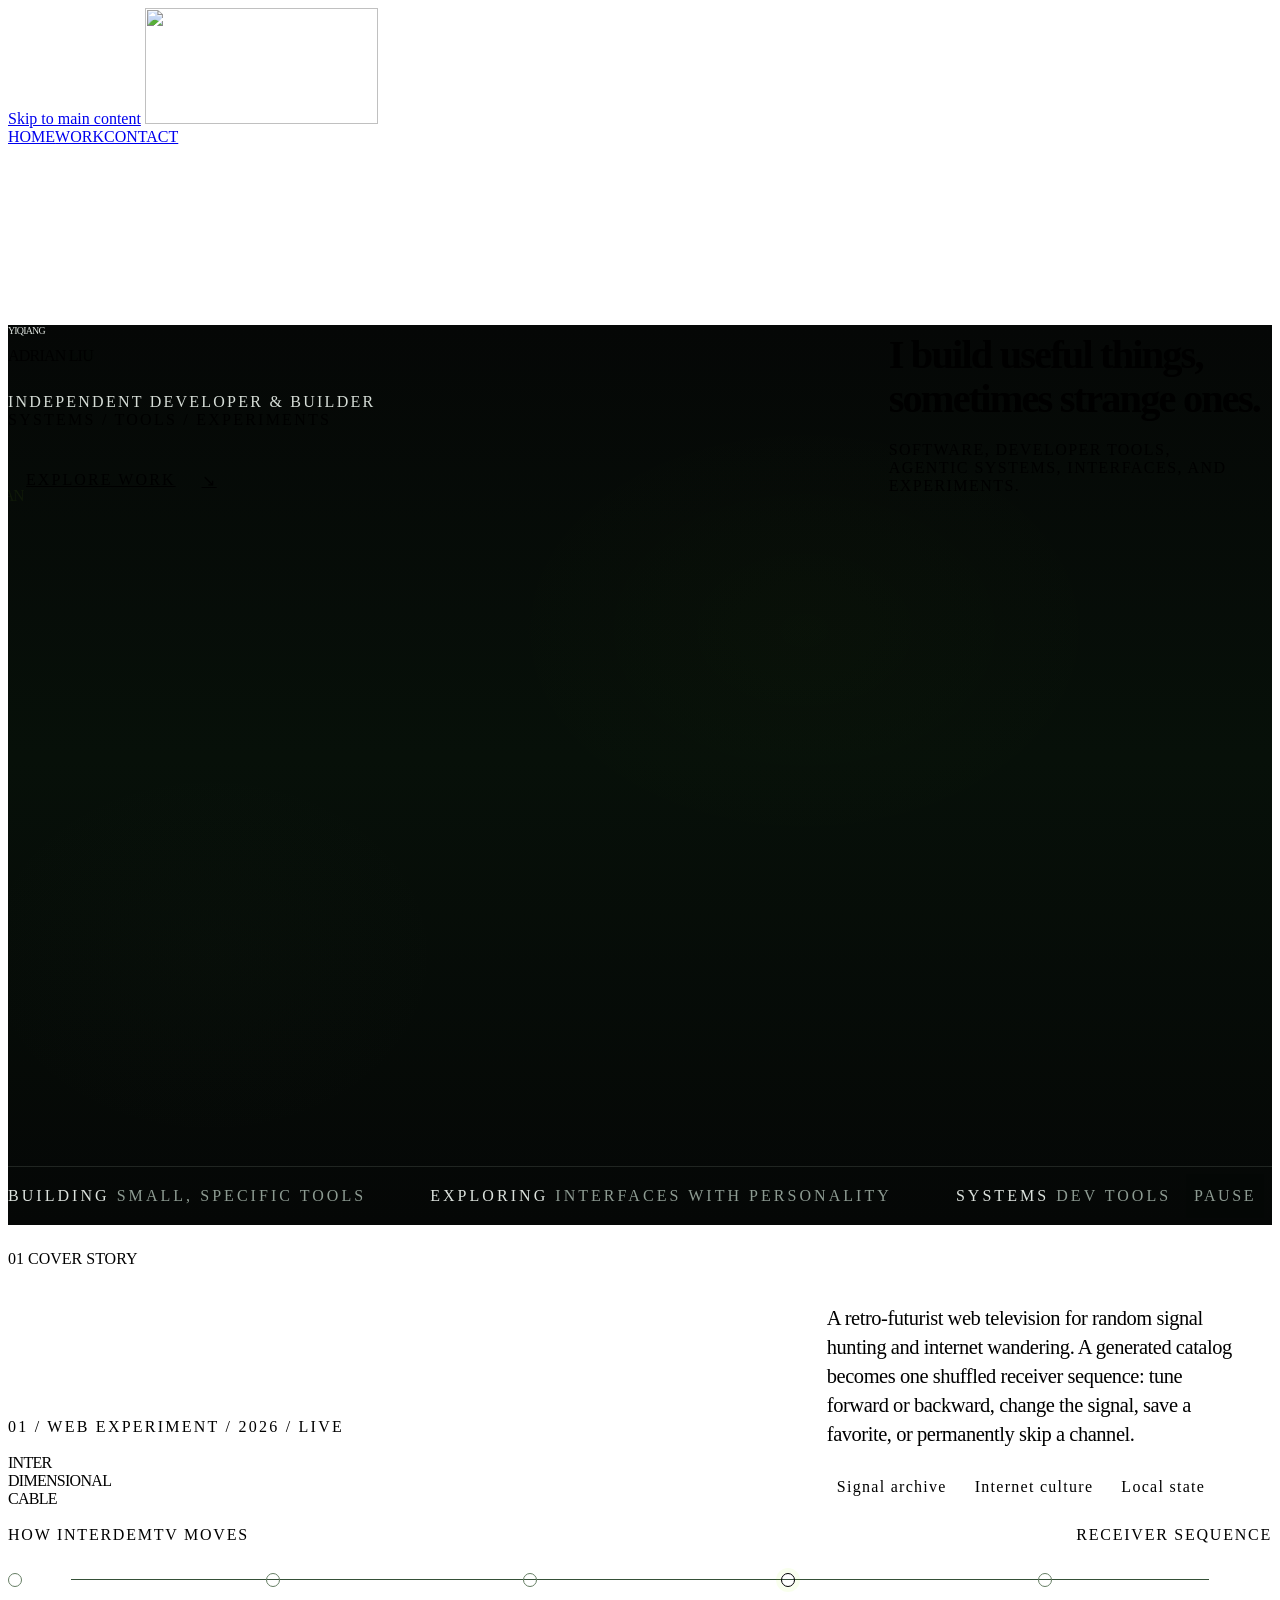
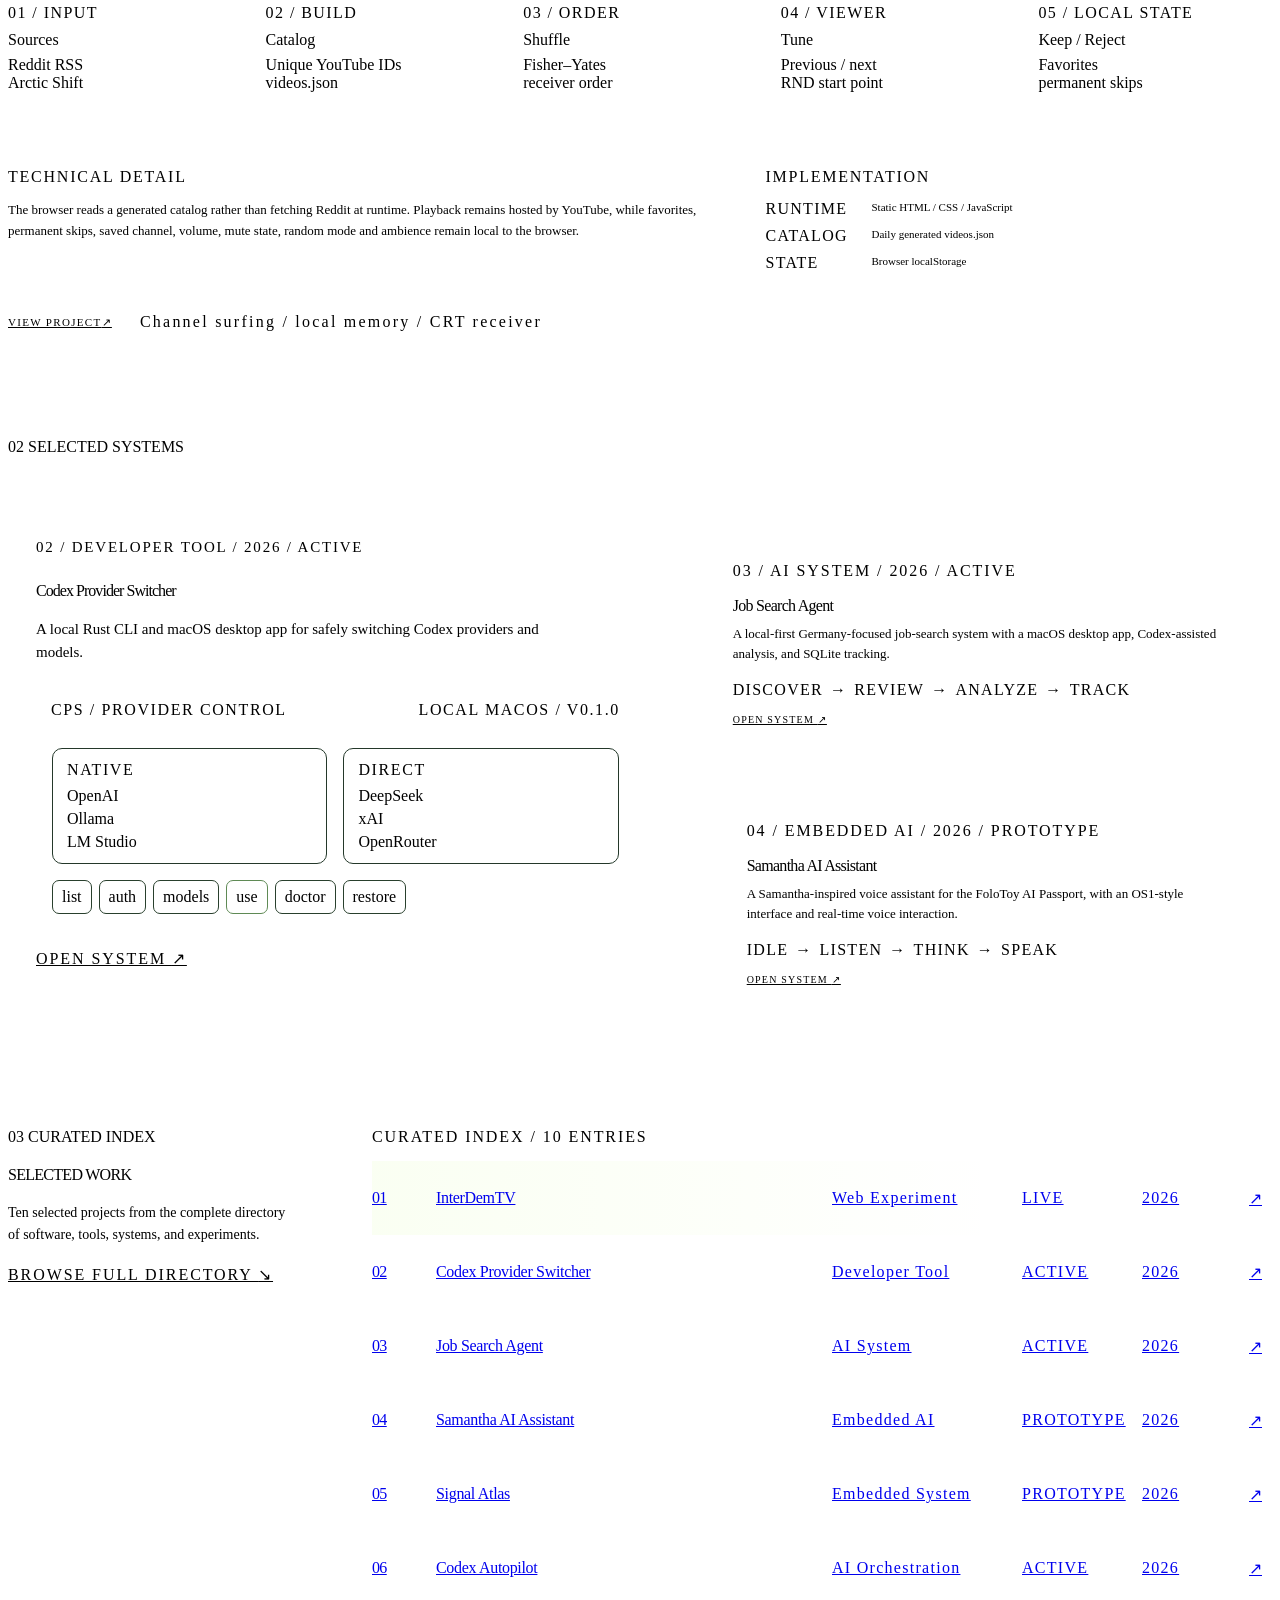
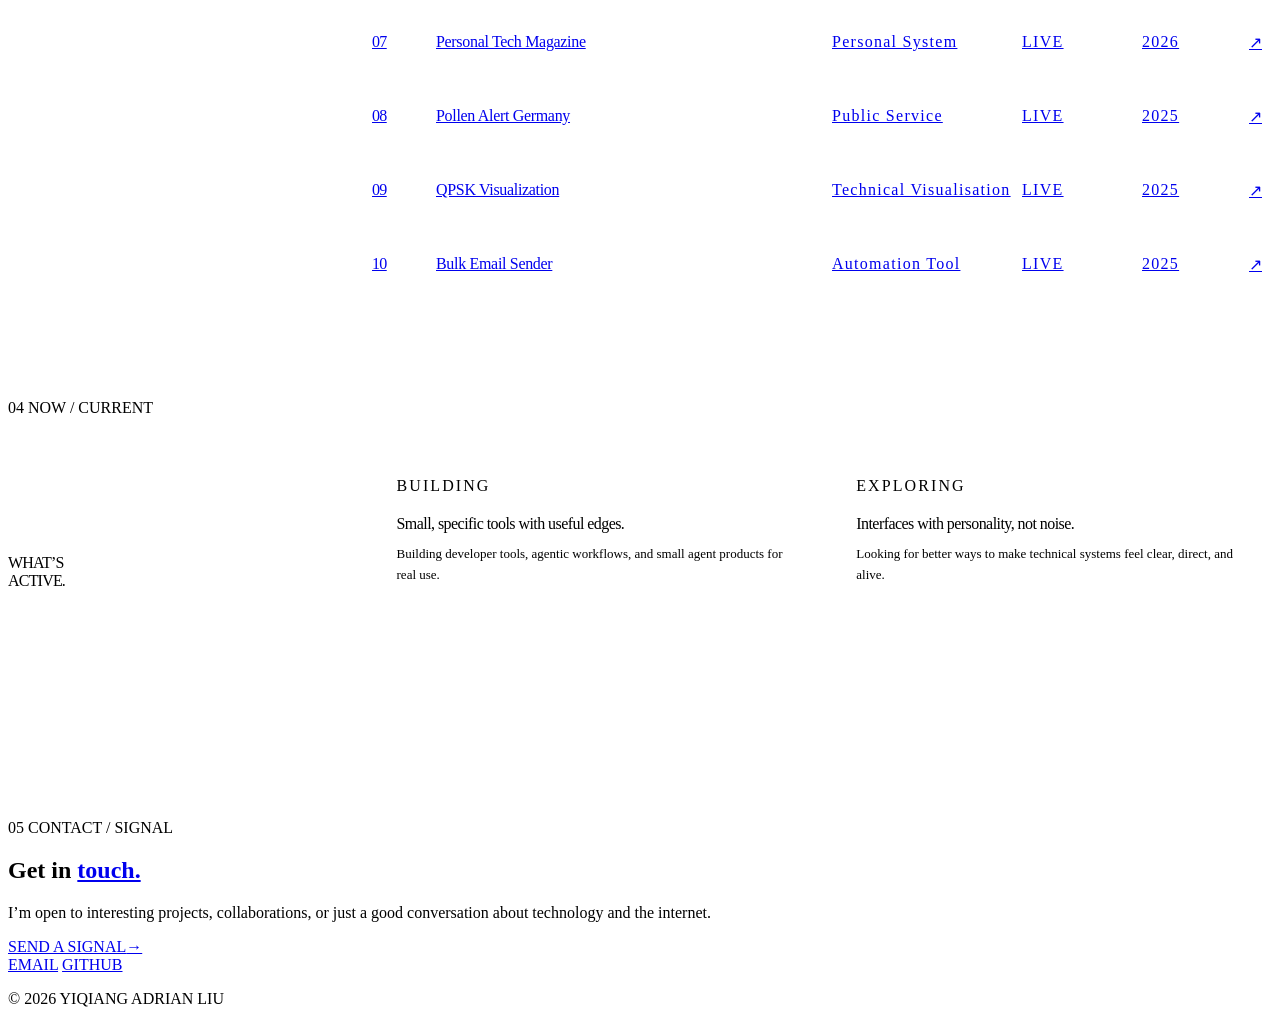
==== index.html @ 28477a3d "feat: clarify portfolio directory semantics and accessibility" ====
<!doctype html>
<html lang="en">
<head>
  <meta charset="utf-8">
  <meta name="viewport" content="width=device-width, initial-scale=1">
  <meta name="theme-color" content="#050706">
  <meta name="description" content="Yiqiang Adrian Liu — independent developer and builder of useful, sometimes strange, software.">
  <title>Yiqiang Adrian Liu — Independent Developer</title>
  <link rel="canonical" href="https://yliu.tech/">
  <meta property="og:type" content="website">
  <meta property="og:site_name" content="Yiqiang Adrian Liu">
  <meta property="og:title" content="Yiqiang Adrian Liu — Independent Developer">
  <meta property="og:description" content="Yiqiang Adrian Liu — independent developer and builder of useful, sometimes strange, software.">
  <meta property="og:url" content="https://yliu.tech/">
  <meta property="og:image" content="https://yliu.tech/assets/profile.jpg">
  <meta name="twitter:card" content="summary">
  <meta name="twitter:title" content="Yiqiang Adrian Liu — Independent Developer">
  <meta name="twitter:description" content="Yiqiang Adrian Liu — independent developer and builder of useful, sometimes strange, software.">
  <meta name="twitter:image" content="https://yliu.tech/assets/profile.jpg">
  <script type="application/ld+json">
  {
    "@context": "https://schema.org",
    "@graph": [
      {"@id":"https://yliu.tech/#website","@type":"WebSite","url":"https://yliu.tech/","name":"Yiqiang Adrian Liu","description":"Yiqiang Adrian Liu — independent developer and builder of useful, sometimes strange, software.","about":{"@id":"https://yliu.tech/#person"},"publisher":{"@id":"https://yliu.tech/#person"}},
      {"@id":"https://yliu.tech/#person","@type":"Person","name":"Yiqiang Adrian Liu","alternateName":"Adrian Liu","url":"https://yliu.tech/","image":"https://yliu.tech/assets/profile.jpg","jobTitle":"Independent Developer & Builder","sameAs":["https://github.com/jumpjumptiger007"],"mainEntityOfPage":{"@id":"https://yliu.tech/#website"}}
    ]
  }
  </script>
  <link rel="preconnect" href="https://fonts.googleapis.com">
  <link rel="preconnect" href="https://fonts.gstatic.com" crossorigin>
  <link href="https://fonts.googleapis.com/css2?family=Bricolage+Grotesque:opsz,wdth,wght@12..96,75..100,400..800&family=IBM+Plex+Mono:wght@400;500;600&family=Instrument+Sans:wdth,wght@75..100,400..700&display=swap" rel="stylesheet">
  <link rel="icon" href="assets/favicon/favicon.ico" sizes="any">
  <link rel="icon" type="image/png" href="assets/favicon/favicon-32x32.png" sizes="32x32">
  <link rel="apple-touch-icon" href="assets/favicon/apple-touch-icon.png">
  <link rel="manifest" href="assets/favicon/site.webmanifest">
  <link rel="stylesheet" href="css/site-shell.css">
  <link rel="stylesheet" href="css/styles.css">
  <script type="module" src="js/site-shell.js"></script>
</head>
<body class="home-page">
  <a class="skip-link" href="#main">Skip to main content</a>
  <site-chrome page="home"></site-chrome>
  <main id="main">
    <section class="hero" id="top" aria-labelledby="hero-title">
      <p class="hero-ghost" aria-hidden="true">ADRIAN</p>
      <div class="hero-grid">
        <div class="identity">
          <h1 id="hero-title"><span class="yiqiang">YIQIANG</span><span>ADRIAN <strong>LIU</strong></span></h1>
          <p class="meta"><b>INDEPENDENT DEVELOPER &amp; BUILDER</b><br>SYSTEMS / TOOLS / EXPERIMENTS</p>
          <a class="hero-cta" href="#work">EXPLORE WORK <i aria-hidden="true">↘</i></a>
        </div>
        <div class="statement">
          <p class="line">I build useful things, sometimes strange ones.</p>
          <p class="sub">Software, developer tools, agentic systems, interfaces, and experiments.</p>
        </div>
        <div class="ticker-wrap" role="group" aria-label="Homepage ticker: Building small, specific tools; exploring interfaces with personality; systems for developer tools, agents, and workflows.">
          <div class="ticker-window">
            <div class="ticker-track" id="home-ticker-track" aria-hidden="true">
              <div class="ticker-group"><span><b>BUILDING</b> SMALL, SPECIFIC TOOLS</span><span><b>EXPLORING</b> INTERFACES WITH PERSONALITY</span><span><b>SYSTEMS</b> DEV TOOLS / AGENTS / WORKFLOWS</span></div>
              <div class="ticker-group"><span><b>BUILDING</b> SMALL, SPECIFIC TOOLS</span><span><b>EXPLORING</b> INTERFACES WITH PERSONALITY</span><span><b>SYSTEMS</b> DEV TOOLS / AGENTS / WORKFLOWS</span></div>
              <div class="ticker-group"><span><b>BUILDING</b> SMALL, SPECIFIC TOOLS</span><span><b>EXPLORING</b> INTERFACES WITH PERSONALITY</span><span><b>SYSTEMS</b> DEV TOOLS / AGENTS / WORKFLOWS</span></div>
            </div>
          </div>
          <button class="ticker-control" type="button" aria-controls="home-ticker-track" aria-pressed="false" aria-label="Pause homepage ticker">PAUSE</button>
        </div>
      </div>
    </section>

    <section class="cover-section" id="work" aria-labelledby="featured-title">
      <div class="section-tag"><span>01</span> COVER STORY</div>
      <div class="cover-content" id="featured-project"></div>
    </section>

    <section class="systems-section" aria-labelledby="systems-title">
      <div class="section-tag"><span>02</span> SELECTED SYSTEMS</div>
      <h2 class="visually-hidden" id="systems-title">Selected Systems</h2>
      <div id="selected-systems"></div>
    </section>

    <section class="index-section" id="project-index" aria-labelledby="index-title">
      <div class="index-layout">
        <div class="index-intro" data-reveal>
          <div class="section-tag"><span>03</span> CURATED INDEX</div>
          <h2 id="index-title">SELECTED WORK</h2>
          <p>Ten selected projects from the complete directory of software, tools, systems, and experiments.</p>
          <a class="text-link" href="work/">BROWSE FULL DIRECTORY <span aria-hidden="true">↘</span></a>
        </div>
        <div class="index-table" data-reveal>
          <p class="index-note">CURATED INDEX / 10 ENTRIES</p>
          <div class="project-rows" id="project-rows">
            <!-- PROJECT FALLBACK START -->
            <a class="project-row status-live" href="work/interdemtv/" aria-label="Open InterDemTV">
              <span class="row-number">01</span><span class="row-title">InterDemTV</span>
              <span class="row-type">Web Experiment</span><span class="row-status">live</span><span class="row-year">2026</span><span class="row-arrow" aria-hidden="true">↗</span>
            </a>
            <a class="project-row status-active" href="work/codex-provider-switcher/" aria-label="Open Codex Provider Switcher">
              <span class="row-number">02</span><span class="row-title">Codex Provider Switcher</span>
              <span class="row-type">Developer Tool</span><span class="row-status">active</span><span class="row-year">2026</span><span class="row-arrow" aria-hidden="true">↗</span>
            </a>
            <a class="project-row status-active" href="work/job-search-agent/" aria-label="Open Job Search Agent">
              <span class="row-number">03</span><span class="row-title">Job Search Agent</span>
              <span class="row-type">AI System</span><span class="row-status">active</span><span class="row-year">2026</span><span class="row-arrow" aria-hidden="true">↗</span>
            </a>
            <a class="project-row status-prototype" href="work/samantha-ai-assistant/" aria-label="Open Samantha AI Assistant">
              <span class="row-number">04</span><span class="row-title">Samantha AI Assistant</span>
              <span class="row-type">Embedded AI</span><span class="row-status">prototype</span><span class="row-year">2026</span><span class="row-arrow" aria-hidden="true">↗</span>
            </a>
            <a class="project-row status-prototype" href="work/signal-atlas/" aria-label="Open Signal Atlas">
              <span class="row-number">05</span><span class="row-title">Signal Atlas</span>
              <span class="row-type">Embedded System</span><span class="row-status">prototype</span><span class="row-year">2026</span><span class="row-arrow" aria-hidden="true">↗</span>
            </a>
            <a class="project-row status-active" href="work/codex-autopilot/" aria-label="Open Codex Autopilot">
              <span class="row-number">06</span><span class="row-title">Codex Autopilot</span>
              <span class="row-type">AI Orchestration</span><span class="row-status">active</span><span class="row-year">2026</span><span class="row-arrow" aria-hidden="true">↗</span>
            </a>
            <a class="project-row status-live" href="work/personal-tech-magazine/" aria-label="Open Personal Tech Magazine">
              <span class="row-number">07</span><span class="row-title">Personal Tech Magazine</span>
              <span class="row-type">Personal System</span><span class="row-status">live</span><span class="row-year">2026</span><span class="row-arrow" aria-hidden="true">↗</span>
            </a>
            <a class="project-row status-live" href="work/pollen-alert-germany/" aria-label="Open Pollen Alert Germany">
              <span class="row-number">08</span><span class="row-title">Pollen Alert Germany</span>
              <span class="row-type">Public Service</span><span class="row-status">live</span><span class="row-year">2025</span><span class="row-arrow" aria-hidden="true">↗</span>
            </a>
            <a class="project-row status-live" href="work/qpsk-visualization/" aria-label="Open QPSK Visualization">
              <span class="row-number">09</span><span class="row-title">QPSK Visualization</span>
              <span class="row-type">Technical Visualisation</span><span class="row-status">live</span><span class="row-year">2025</span><span class="row-arrow" aria-hidden="true">↗</span>
            </a>
            <a class="project-row status-live" href="work/bulk-email-sender/" aria-label="Open Bulk Email Sender">
              <span class="row-number">10</span><span class="row-title">Bulk Email Sender</span>
              <span class="row-type">Automation Tool</span><span class="row-status">live</span><span class="row-year">2025</span><span class="row-arrow" aria-hidden="true">↗</span>
            </a>
            <!-- PROJECT FALLBACK END -->
          </div>
        </div>
      </div>
    </section>

    <section class="now-section" id="now" aria-labelledby="now-title">
      <div class="section-tag"><span>04</span> NOW / CURRENT</div>
      <div class="now-layout">
        <h2 id="now-title">WHAT’S<br><em>ACTIVE.</em></h2>
        <article class="active-block" data-reveal><p class="mono-label">BUILDING</p><h3>Small, specific tools with useful edges.</h3><p>Building developer tools, agentic workflows, and small agent products for real use.</p></article>
        <article class="active-block" data-reveal><p class="mono-label">EXPLORING</p><h3>Interfaces with personality, not noise.</h3><p>Looking for better ways to make technical systems feel clear, direct, and alive.</p></article>
      </div>
    </section>
    <site-contact number="05"></site-contact>
  </main>
  <script type="module" src="js/projects.js"></script>
  <script src="js/main.js" defer></script>
</body>
</html>
---- css/styles.css ----
.home-page { min-height: 100vh; }
.home-page main { overflow: clip; }
.visually-hidden {
  position: absolute !important;
  width: 1px;
  height: 1px;
  padding: 0;
  margin: -1px;
  overflow: hidden;
  clip: rect(0, 0, 0, 0);
  white-space: nowrap;
  border: 0;
}
.hero {
  position: relative;
  min-height: 100vh;
  min-height: 100svh;
  overflow: hidden;
  isolation: isolate;
  background:
    radial-gradient(52% 52% at 63% 34%, rgba(166,255,26,.014), transparent 48%),
    radial-gradient(34% 38% at 16% 70%, rgba(105,150,94,.016), transparent 58%),
    linear-gradient(180deg, #050706 0%, #071009 48%, #050706 100%);
}
.hero-ghost {
  position: absolute;
  z-index: 0;
  top: 18vh;
  left: -3vw;
  margin: 0;
  color: rgba(166,255,26,.058);
  font: 760 clamp(148px, 19vw, 288px)/.72 var(--display);
  font-variation-settings: "wdth" var(--ghost-wdth, 92), "opsz" 80;
  letter-spacing: -.09em;
  white-space: nowrap;
  transform: translateX(var(--ghost-x, 0vw)) scaleX(var(--ghost-scale, 1));
  transform-origin: 42% 50%;
  transition: font-variation-settings 300ms cubic-bezier(.2,.7,.2,1), transform 300ms cubic-bezier(.2,.7,.2,1), color 260ms ease;
}
.hero-grid {
  position: relative;
  z-index: 1;
  display: grid;
  min-height: 100vh;
  min-height: 100svh;
  grid-template-columns: minmax(0, 1.34fr) minmax(300px, .66fr);
  grid-template-rows: auto 1fr auto;
  gap: 44px 8vw;
  align-items: center;
  padding: clamp(122px, 15vh, 176px) var(--hero-edge) 82px;
}
.identity h1 {
  margin: 0;
  font: 720 clamp(62px, 8vw, 126px)/.92 var(--display);
  font-variation-settings: "wdth" 92, "opsz" 56;
  letter-spacing: -.05em;
}
.identity h1 span { display: block; }
.identity h1 .yiqiang { margin-bottom: 11px; color: #dfe5e0; font-size: .62em; }
.identity h1 strong { color: var(--green); font: inherit; text-shadow: 0 0 12px rgba(166,255,26,.05); }
.identity .meta {
  margin: 28px 0 0;
  color: var(--text-muted);
  font: 500 9px/1.65 var(--mono);
  letter-spacing: .14em;
  text-transform: uppercase;
}
.identity .meta b { color: #d6ddd7; font-weight: 500; }
.hero-cta {
  display: inline-flex;
  min-height: 46px;
  align-items: center;
  gap: 26px;
  margin-top: 28px;
  padding: 0 17px 0 18px;
  background: var(--green);
  color: var(--green-ink);
  font: 600 9px/1 var(--mono);
  letter-spacing: .13em;
  text-transform: uppercase;
  transition: background-color 180ms ease, transform 180ms ease;
}
.hero-cta i { font-size: 16px; font-style: normal; }
.hero-cta:hover { transform: translateY(-2px); background: #b4ff4d; }
.statement { max-width: 470px; justify-self: end; }
.statement .line {
  margin: 0;
  font-size: clamp(29px, 3.15vw, 46px);
  font-weight: 560;
  line-height: 1.08;
  letter-spacing: -.045em;
}
.statement .sub {
  max-width: 360px;
  margin: 20px 0 0;
  color: var(--text-muted);
  font: 500 11px/1.65 var(--mono);
  letter-spacing: .09em;
  text-transform: uppercase;
}
.ticker-wrap {
  display: flex;
  min-height: 58px;
  grid-column: 1 / -1;
  grid-row: 3;
  align-items: center;
  overflow: hidden;
  border-top: 1px solid rgba(215,228,218,.13);
  border-bottom: 1px solid var(--chapter-rule);
}
.ticker-window { display: flex; min-width: 0; flex: 1; align-self: stretch; align-items: center; overflow: hidden; }
.ticker-track { display: flex; width: max-content; flex: none; white-space: nowrap; will-change: transform; animation: ticker-loop 30s linear infinite; }
.ticker-track.is-paused { animation-play-state: paused; }
.ticker-group { display: flex; align-items: center; flex: none; }
.ticker-group span { flex: none; padding-right: 64px; color: #8d9b92; font: 500 8px/1 var(--mono); letter-spacing: .19em; text-transform: uppercase; }
.ticker-group b { color: #dce2dd; font-weight: 500; }
.ticker-control { flex: none; min-width: 64px; min-height: 44px; margin: 0 8px; padding: 0 8px; border: 1px solid var(--chapter-rule); background: rgba(5,7,6,.92); color: #8d9b92; font: 500 8px/1 var(--mono); letter-spacing: .16em; cursor: pointer; }
.ticker-control:hover { border-color: rgba(166,255,26,.35); color: #dce2dd; }
@keyframes ticker-loop { from { transform: translate3d(0,0,0); } to { transform: translate3d(-33.333333%,0,0); } }

.cover-section, .systems-section, .index-section, .now-section {
  position: relative;
  border-bottom: 0;
}
#work, #now { scroll-margin-top: 84px; }
.cover-section {
  padding: 28px var(--page-edge) 54px;
  background: radial-gradient(62% 72% at 82% 16%,rgba(92,128,88,.026),transparent 60%),radial-gradient(44% 50% at 18% 88%,rgba(166,255,26,.012),transparent 68%),var(--field);
}
.cover-section > .section-tag, .systems-section > .section-tag, .index-section .section-tag, .now-section > .section-tag { margin-bottom: 36px; }
.cover-content { display: block; }
.cover-heading { display: grid; grid-template-columns: minmax(0, 1.25fr) minmax(260px, .75fr); gap: clamp(28px, 6vw, 82px); align-items: end; }
.cover-kicker { margin: 0 0 18px; color: var(--text-muted); font: 500 9px/1.6 var(--mono); letter-spacing: .14em; text-transform: uppercase; }
.cover-kicker .live, .cover-kicker .active { color: var(--green); }
.cover-title { margin: 0; font: 710 clamp(62px, 7.1vw, 104px)/.94 var(--display); font-variation-settings: "wdth" 94, "opsz" 48; letter-spacing: -.045em; }
.cover-title span { display: block; }
.cover-title .green { color: var(--green); }
.cover-summary { max-width: 470px; padding-bottom: 5px; }
.cover-summary > p { max-width: 420px; margin: 0; color: var(--text-secondary); font-size: clamp(17px, 1.6vw, 21px); font-weight: 430; line-height: 1.42; letter-spacing: -.022em; }
.cover-tags { display: flex; flex-wrap: wrap; gap: 8px; margin: 22px 0 0; padding: 0; list-style: none; }
.cover-tags li { padding: 7px 10px; border: 1px solid var(--line-strong); border-radius: 7px; color: var(--text-muted); font: 500 9px/1.2 var(--mono); letter-spacing: .08em; }
.timeline-wrap { margin-top: 0; padding: 18px 0 20px; border-top: 1px solid var(--line-strong); border-bottom: 0; }
.timeline-head { display: flex; justify-content: space-between; gap: 20px; margin: 0 0 24px; color: var(--text-muted); font: 500 9px/1 var(--mono); letter-spacing: .11em; text-transform: uppercase; }
.timeline-head strong { color: var(--text); font-weight: 500; }
.timeline { position: relative; display: grid; grid-template-columns: repeat(5, minmax(0, 1fr)); gap: 24px; }
.timeline::before { position: absolute; top: 11px; right: 5%; left: 5%; height: 1px; background: #355037; content: ""; }
.timeline-step { position: relative; padding-top: 36px; }
.timeline-step::before { position: absolute; z-index: 1; top: 5px; left: 0; width: 12px; height: 12px; border: 1px solid #657d63; border-radius: 50%; background: var(--field); content: ""; }
.timeline-step.active::before { border-color: var(--green); background: var(--green); box-shadow: 0 0 0 5px rgba(166,255,26,.07); }
.timeline-step span { display: block; color: var(--text-muted); font: 500 9px/1.2 var(--mono); letter-spacing: .09em; text-transform: uppercase; }
.timeline-step b { display: block; margin-top: 9px; color: var(--text); font: 600 15px/1.1 var(--display); }
.timeline-step.active b { color: var(--green); }
.timeline-step small { display: block; margin-top: 7px; color: var(--text-secondary); font: 400 10px/1.45 var(--mono); }
.cover-details { display: grid; grid-template-columns: minmax(0,1fr) minmax(280px,.72fr); gap: 54px; margin-top: 34px; padding-top: 22px; border-top: 1px solid var(--line-strong); }
.cover-details h3 { margin: 0 0 14px; color: var(--text-secondary); font: 500 9px/1 var(--mono); letter-spacing: .11em; text-transform: uppercase; }
.cover-details p { max-width: 720px; margin: 0; color: var(--text-secondary); font-size: 13px; line-height: 1.6; }
.cover-detail-points { display: grid; gap: 9px; }
.cover-detail-point { display: grid; grid-template-columns: 92px 1fr; gap: 14px; }
.cover-detail-point span { color: var(--text-muted); font: 500 9px/1.4 var(--mono); letter-spacing: .08em; text-transform: uppercase; }
.cover-detail-point b { color: var(--text-secondary); font-size: 11px; font-weight: 500; line-height: 1.4; }
.cover-actions { display: flex; align-items: center; gap: 28px; margin-top: 28px; }
.feature-link, .text-link, .system-link { color: var(--green); font: 600 9px/1.4 var(--mono); letter-spacing: .12em; text-transform: uppercase; }
.feature-link { display: inline-flex; min-height: 44px; align-items: center; font-size: 11px; }
.feature-link:hover, .text-link:hover, .system-link:hover { color: #c1ff72; }
.cover-actions > span { color: var(--text-muted); font: 500 9px/1.4 var(--mono); letter-spacing: .14em; }

.systems-section { padding: 52px var(--page-edge) 66px; background: radial-gradient(58% 62% at 20% 18%,rgba(166,255,26,.012),transparent 64%),radial-gradient(48% 58% at 88% 78%,rgba(92,128,88,.026),transparent 68%),var(--bg); }
.section-heading em, .now-layout h2 em { color: var(--green); font-style: normal; }
.systems-layout { display: grid; grid-template-columns: minmax(0, 1.08fr) minmax(300px, .92fr); gap: clamp(32px, 4vw, 52px); align-items: start; }
.system-primary { min-width: 0; padding: 26px 28px 30px; border: 1px solid var(--line-strong); border-radius: 16px; background: var(--panel); }
.system-meta { margin: 0 0 17px; color: var(--text-muted); font: 500 9px/1.5 var(--mono); letter-spacing: .12em; text-transform: uppercase; }
.system-meta .active, .system-meta .live { color: var(--green); }
.system-primary h3 { margin: 0; font: 700 clamp(38px, 3.3vw, 46px)/.92 var(--display); font-variation-settings: "wdth" 94, "opsz" 48; letter-spacing: -.06em; }
.system-primary > p { max-width: 540px; margin: 18px 0 22px; color: var(--text-secondary); font-size: 15px; line-height: 1.55; }
.provider-control { margin: 24px 0 19px; padding: 0; border: 1px solid var(--line-strong); border-radius: 12px; background: var(--field-dense); overflow: hidden; }
.provider-control-head { display: flex; justify-content: space-between; gap: 12px; padding: 13px 15px; border-bottom: 1px solid var(--line); color: var(--text-muted); font: 500 9px/1.5 var(--mono); letter-spacing: .1em; text-transform: uppercase; }
.provider-control-head p { margin: 0; }
.provider-control-body { padding: 16px; }
.provider-groups { display: grid; grid-template-columns: repeat(2,minmax(0,1fr)); gap: 16px; }
.provider-group { padding: 12px 14px; border: 1px solid #24382a; border-radius: 10px; background: var(--panel-raised); }
.provider-group h5 { margin: 0 0 8px; color: var(--text-muted); font: 500 9px/1.4 var(--mono); letter-spacing: .1em; }
.provider-group ul { display: grid; gap: 5px; margin: 0; padding: 0; color: var(--text-secondary); font: 500 10px/1.35 var(--mono); list-style: none; }
.provider-command-rail { display: flex; flex-wrap: wrap; align-items: center; gap: 7px; padding: 0 16px 16px; font: 500 9px/1.25 var(--mono); }
.provider-command-rail .command-chip { padding: 7px 9px; border: 1px solid #29402d; border-radius: 7px; color: var(--text-secondary); }
.provider-command-rail .command-chip.on { border-color: #5f8a55; color: var(--green); }
.systems-stack { display: flex; flex-direction: column; gap: 34px; align-items: flex-end; padding-top: 46px; }
.system-secondary { position: relative; width: 92%; min-height: 178px; padding: 24px 26px; border: 1px solid var(--line-strong); border-radius: 16px; background: var(--panel); transition: border-color 180ms ease, background-color 180ms ease; }
.system-secondary:nth-child(2) { width: 84%; margin-right: 5.5%; background: var(--panel-raised); }
.system-secondary:hover { border-color: var(--line-hover); background: #101611; }
.system-secondary h3 { max-width: 520px; margin: 15px 0 9px; font: 650 30px/.94 var(--display); letter-spacing: -.045em; }
.system-secondary > p:not(.system-meta) { max-width: 520px; margin: 0; color: var(--text-secondary); font-size: 13px; line-height: 1.5; }
.mini-flow { display: flex; flex-wrap: wrap; align-items: center; gap: 7px; margin-top: 18px; color: var(--text-muted); font: 500 9px/1.4 var(--mono); letter-spacing: .08em; text-transform: uppercase; }
.mini-flow i { color: var(--green); font-style: normal; }
.mini-flow .focus { color: var(--green); }
.system-secondary .system-link { display: inline-block; margin-top: 15px; color: var(--green); font-size: 10px; }
.system-secondary .system-link:hover { color: var(--green); }

.index-section { padding: 52px var(--page-edge) 58px; background: radial-gradient(56% 62% at 76% 22%,rgba(92,128,88,.026),transparent 66%),radial-gradient(38% 44% at 8% 86%,rgba(166,255,26,.012),transparent 72%),var(--field); }
.index-layout { display: grid; grid-template-columns: minmax(230px, 300px) minmax(0, 1fr); gap: clamp(30px, 5vw, 72px); }
.index-intro { position: sticky; top: 30px; align-self: start; }
.index-intro .section-tag { margin-bottom: 20px; }
.index-intro h2 { margin: 0 0 18px; font: 700 38px/1 var(--display); letter-spacing: -.045em; }
.index-intro > p { max-width: 280px; margin: 0 0 19px; color: var(--text-secondary); font-size: 14px; line-height: 1.55; }
.index-note { margin: 0 0 15px; color: var(--green); font: 500 9px/1.4 var(--mono); letter-spacing: .12em; }
.project-rows { border-top: 1px solid var(--line-strong); }
.project-row { display: grid; min-height: 74px; grid-template-columns: 64px minmax(0,1fr) 190px 120px 90px 30px; align-items: center; padding-right: 10px; border-bottom: 1px solid var(--line); transition: background-color 180ms ease, transform 180ms ease; }
.project-row:first-child { background: linear-gradient(90deg, rgba(166,255,26,.055), transparent 70%); }
.row-number { color: var(--green); font: 600 24px/1 var(--mono); letter-spacing: -.04em; }
.row-title { min-width: 0; font: 700 19px/1.15 var(--display); letter-spacing: -.02em; }
.row-type, .row-status, .row-year { color: var(--text-muted); font: 400 10px/1 var(--mono); letter-spacing: .08em; }
.row-status { text-transform: uppercase; }
.status-live .row-status, .status-active .row-status, .status-archived .row-status { color: var(--green); }
.row-arrow { justify-self: end; color: var(--green); font: 600 20px/1 var(--mono); transition: transform 180ms ease; }
@media (hover:hover) and (pointer:fine) {
  .project-row:hover, .project-row:focus-visible { background: rgba(166,255,26,.035); transform: translateX(6px); }
  .project-row:hover .row-arrow, .project-row:focus-visible .row-arrow { transform: translateX(4px); }
}

.now-section { padding: 52px var(--page-edge) 58px; background: radial-gradient(52% 60% at 18% 18%,rgba(166,255,26,.012),transparent 66%),radial-gradient(44% 52% at 84% 74%,rgba(92,128,88,.026),transparent 70%),var(--field-dense); }
.now-layout { display: grid; grid-template-columns: minmax(190px, .78fr) minmax(0, 1fr) minmax(0, 1fr); gap: 18px; align-items: stretch; }
.now-layout h2 { margin: 0; align-self: center; font: 700 clamp(50px, 4vw, 58px)/.93 var(--display); font-variation-settings: "wdth" 94, "opsz" 48; letter-spacing: -.05em; }
.active-block { position: relative; min-height: 190px; height: 100%; padding: 24px 26px; overflow: hidden; border: 1px solid var(--line-strong); border-radius: 16px; background: var(--panel); }
.active-block:nth-of-type(2) { background: var(--panel-raised); }
.active-block::before { position: absolute; top: 0; left: 0; width: 56px; height: 2px; background: var(--green); content: ""; }
.mono-label { margin: 0; color: var(--green); font: 500 9px/1.4 var(--mono); letter-spacing: .13em; }
.active-block h3 { margin: 20px 0 11px; font: 650 clamp(22px, 2.3vw, 30px)/1 var(--display); letter-spacing: -.035em; }
.active-block > p:last-child { max-width: 420px; margin: 0; color: var(--text-secondary); font-size: 13px; line-height: 1.55; }
.noscript { padding: 20px var(--page-edge); color: var(--text-secondary); }

.systems-section, .index-section, .now-section { border-top: 1px solid var(--chapter-rule); }

@media (min-width: 1001px) {
  .cover-section { padding-top: 25px; padding-bottom: 48px; }
  .systems-section { padding-top: 46px; padding-bottom: 58px; }
  .index-section, .now-section { padding-top: 46px; padding-bottom: 52px; }
  .home-page .contact { padding-top: 60px; }
}

@media (max-width: 1000px) {
  .hero-grid { grid-template-columns: minmax(0,1fr); grid-template-rows: auto auto 1fr auto; gap: 28px; align-items: start; padding: 132px var(--page-edge) 82px; }
  .statement { justify-self: start; }
  .ticker-wrap { margin-top: 20px; }
  .cover-section { padding-top: 26px; }
  .systems-section, .index-section, .now-section { padding-top: 46px; }
  .cover-heading, .cover-details { grid-template-columns: minmax(0,1fr) minmax(240px,.75fr); gap: 34px; }
  .systems-layout { grid-template-columns: minmax(0,1fr); gap: 30px; }
  .systems-stack { display: grid; grid-template-columns: repeat(2,minmax(0,1fr)); gap: 28px; align-items: stretch; padding-top: 0; }
  .system-secondary, .system-secondary:nth-child(2) { width: 100%; margin-right: 0; }
  .system-secondary:nth-child(2) { margin-top: 34px; }
  .index-layout { grid-template-columns: minmax(190px,260px) minmax(0,1fr); gap: 34px; }
  .project-row { grid-template-columns: 52px minmax(0,1fr) 120px 86px 26px; }
  .row-type { display: none; }
  .now-layout { grid-template-columns: minmax(170px,.7fr) minmax(0,1fr) minmax(0,1fr); gap: 12px; }
  .active-block { padding: 18px; }
}
@media (max-width: 760px) {
  .hero-grid { min-height: 100svh; grid-template-columns: minmax(0,1fr); grid-template-rows: auto auto 1fr auto; gap: 28px; padding: 118px var(--page-edge) 62px; }
  .ticker-wrap { grid-row: 4; }
  .hero-ghost { top: 19vh; left: -5vw; color: rgba(166,255,26,.028); font-size: clamp(110px,34vw,184px); }
  .identity h1 { font-size: clamp(58px,17vw,82px); line-height: .92; letter-spacing: -.05em; }
  .cover-actions > a, .text-link, .system-secondary .system-link { display: inline-flex; min-height: 44px; align-items: center; }
  .identity .meta { margin-top: 20px; }
  .statement { max-width: 360px; }
  .statement .line { font-size: clamp(27px,8vw,38px); }
  .ticker-wrap { min-height: 52px; margin-top: auto; }
  .ticker-group span { padding-right: 40px; font-size: 7px; }
  .systems-section, .index-section, .now-section { padding: 42px var(--page-edge) 48px; }
  .cover-section { padding: 22px var(--page-edge) 46px; }
  .cover-section > .section-tag, .systems-section > .section-tag, .index-section .section-tag, .now-section > .section-tag { margin-bottom: 28px; font-size: 9px; }
  .cover-heading, .cover-details { grid-template-columns: minmax(0,1fr); gap: 23px; }
  .cover-title { font-size: clamp(48px,11.2vw,72px); line-height: .94; letter-spacing: -.045em; }
  .cover-summary > p { font-size: 16px; line-height: 1.45; }
  .timeline { grid-template-columns: 1fr; gap: 12px; padding-left: 3px; }
  .timeline::before { top: 7px; right: auto; bottom: 7px; left: 9px; width: 1px; height: auto; }
  .timeline-step { padding: 0 0 14px 34px; }
  .timeline-step::before { top: 1px; left: 3px; }
  .cover-details { gap: 28px; }
  .cover-actions { align-items: flex-start; flex-direction: column; gap: 14px; }
  .systems-layout { grid-template-columns: minmax(0,1fr); gap: 30px; }
  .system-primary { padding: 22px; }
  .system-primary h3 { font-size: clamp(38px,3.3vw,46px); }
  .systems-stack { grid-template-columns: minmax(0,1fr); gap: 24px; }
  .system-secondary, .system-secondary:nth-child(2) { width: 100%; min-height: 0; margin: 0; }
  .system-secondary { padding: 19px; }
  .provider-control-body { padding: 13px; }
  .provider-groups { gap: 10px; }
  .index-layout { grid-template-columns: minmax(0,1fr); gap: 30px; }
  .index-intro { position: static; }
  .index-intro > p { max-width: 420px; }
  .project-row { grid-template-columns: 42px minmax(0,1fr) 16px; min-height: 65px; padding-right: 0; }
  .row-number { font-size: 16px; }
  .row-title { font-size: 17px; }
  .row-type, .row-status, .row-year { display: none; }
  .row-arrow { grid-column: 3; font-size: 17px; }
  .now-layout { grid-template-columns: minmax(0,1fr); gap: 13px; }
  .now-layout h2 { margin-bottom: 8px; font-size: clamp(50px,4vw,58px); }
  .active-block { min-height: 0; padding: 20px; }
  .active-block h3 { margin-top: 15px; }
}
@media (prefers-reduced-motion: reduce) {
  .hero-ghost { transform: none !important; transition: none; }
  .ticker-track { animation: none; }
  .ticker-control { display: none; }
  .hero-cta, .system-secondary { transition: none; }
}
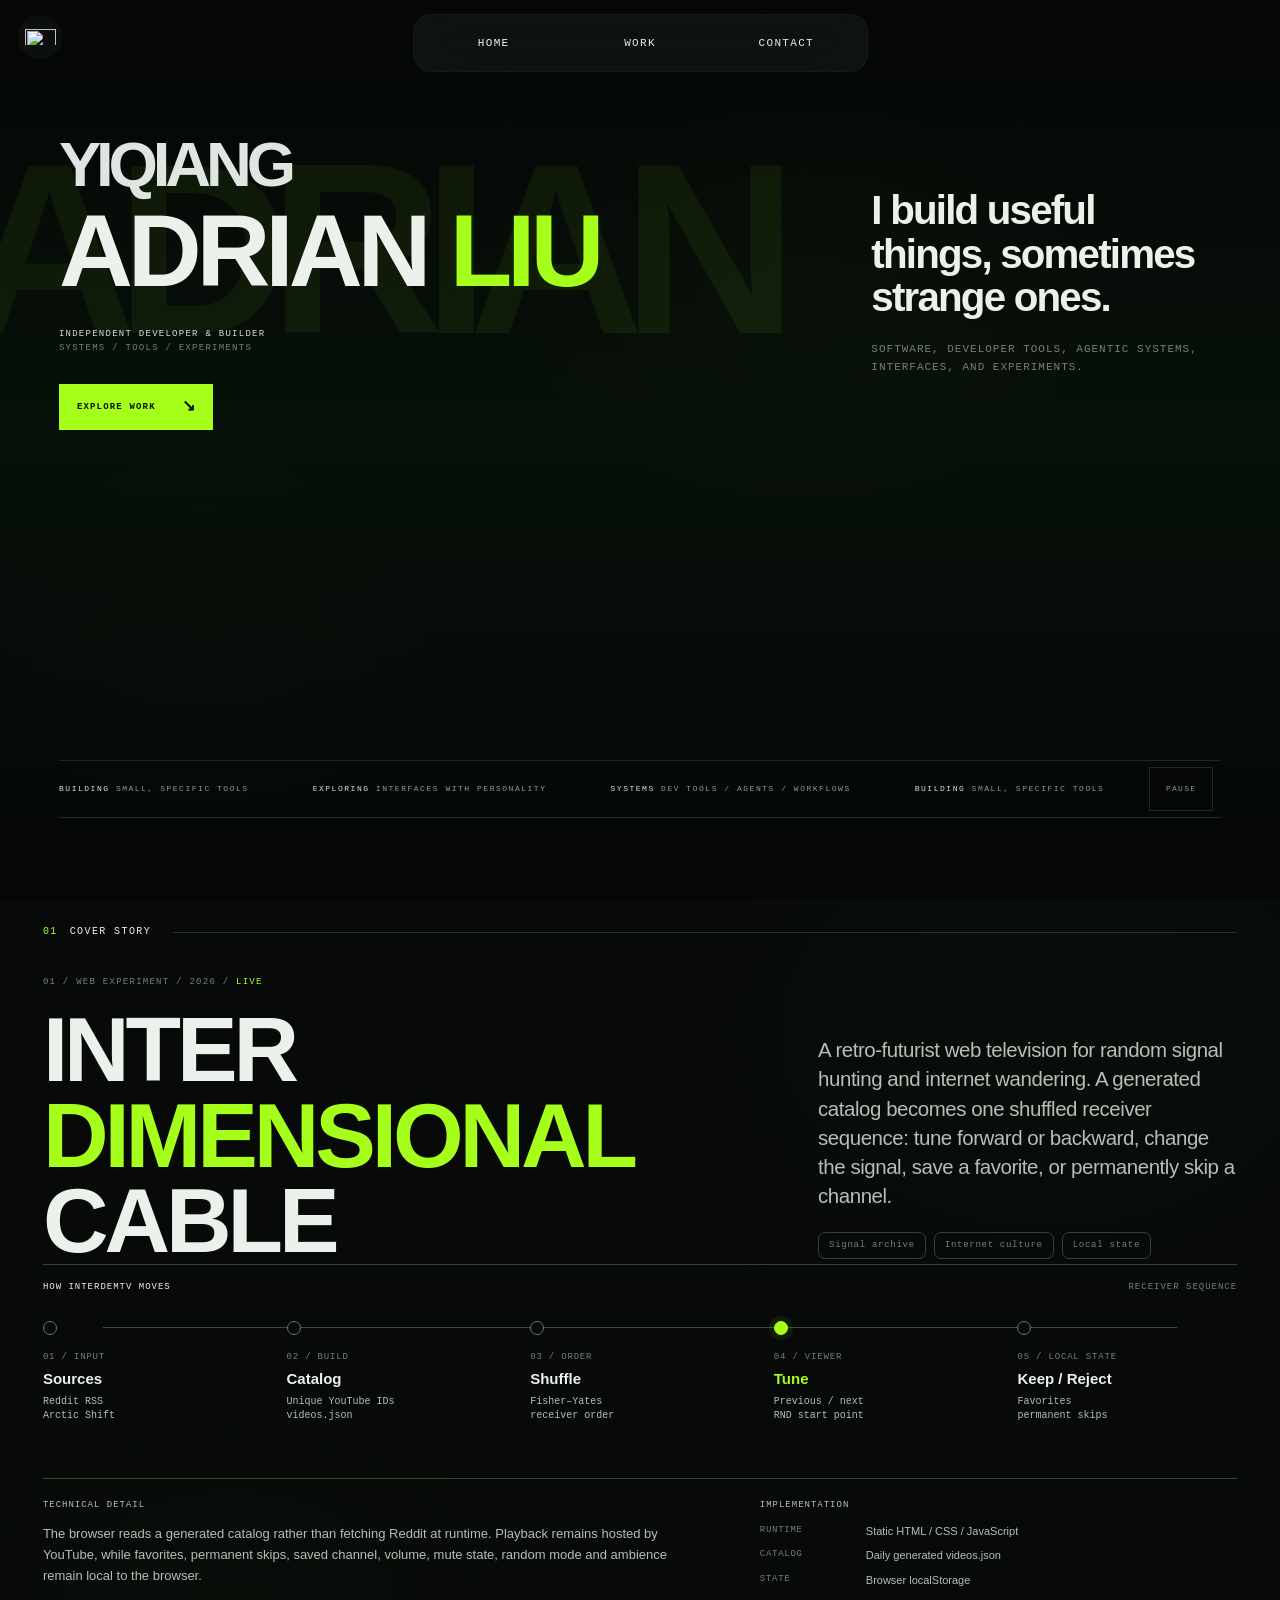
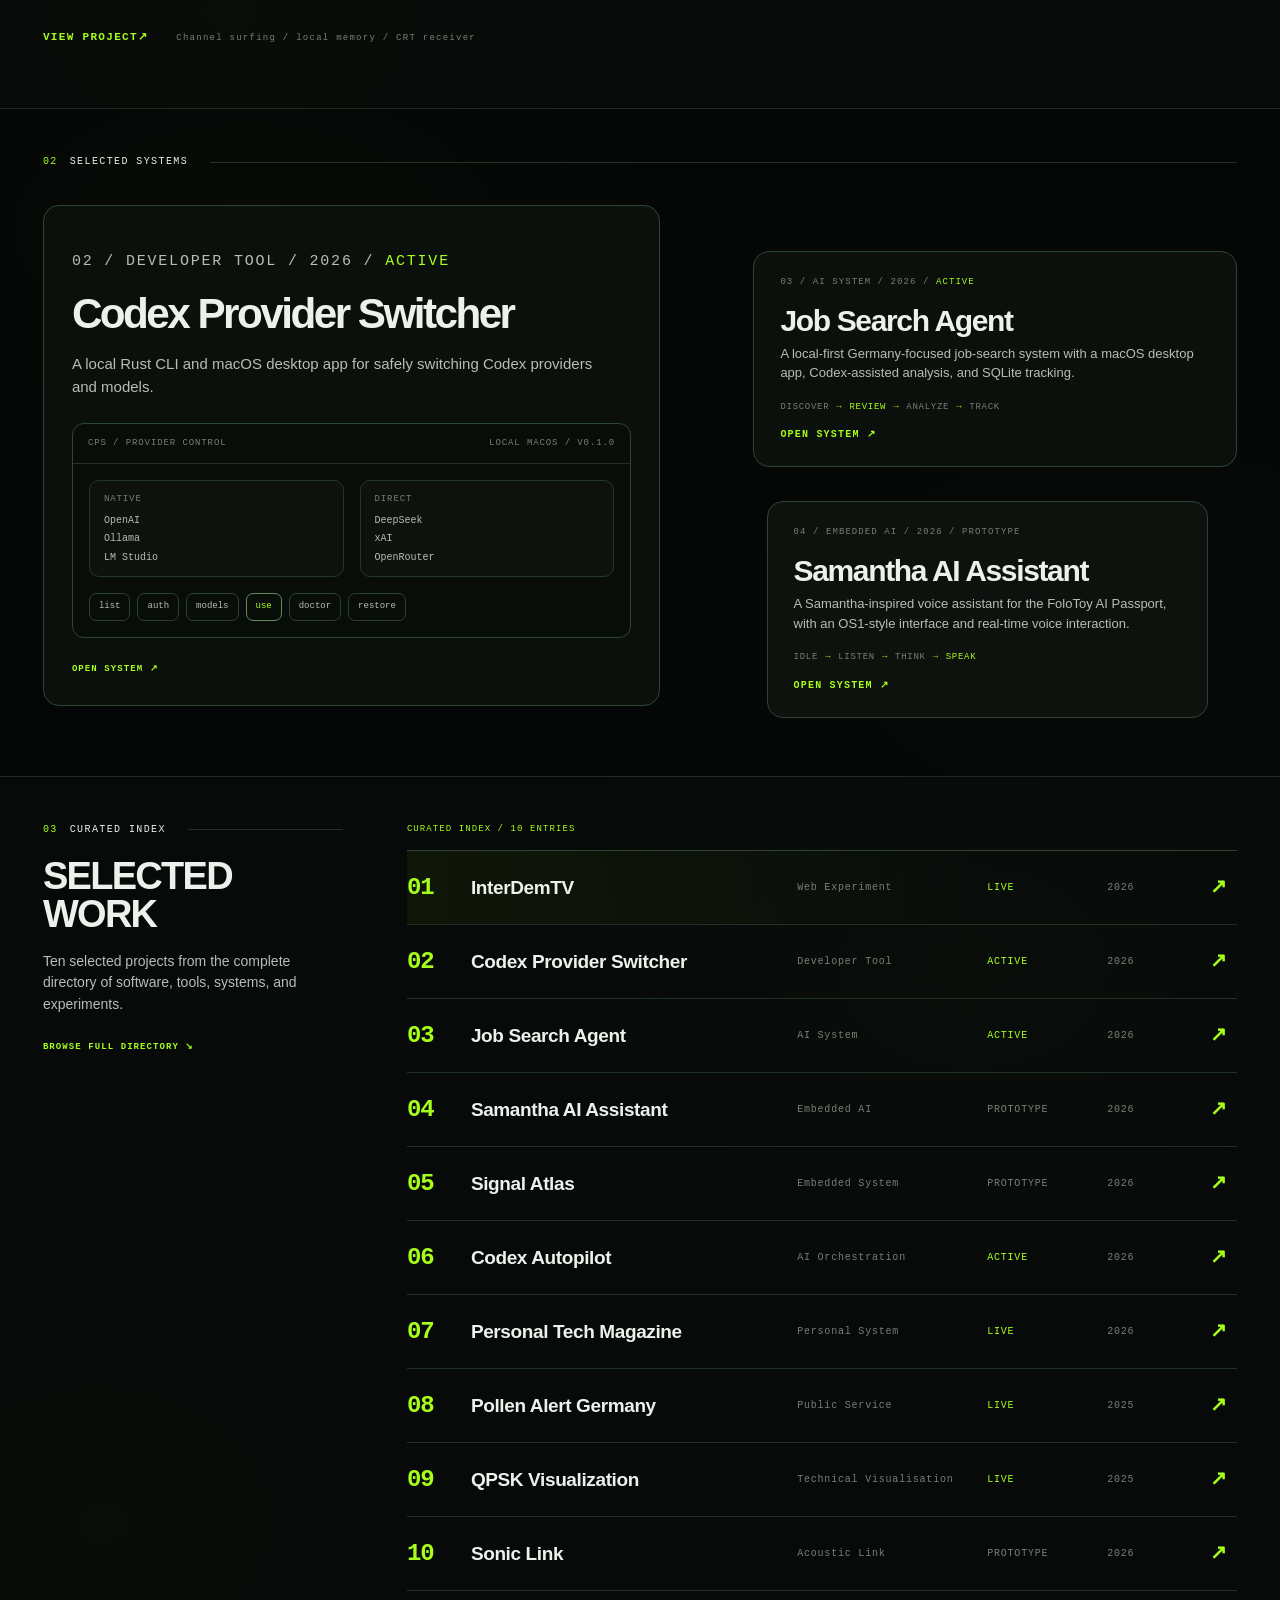
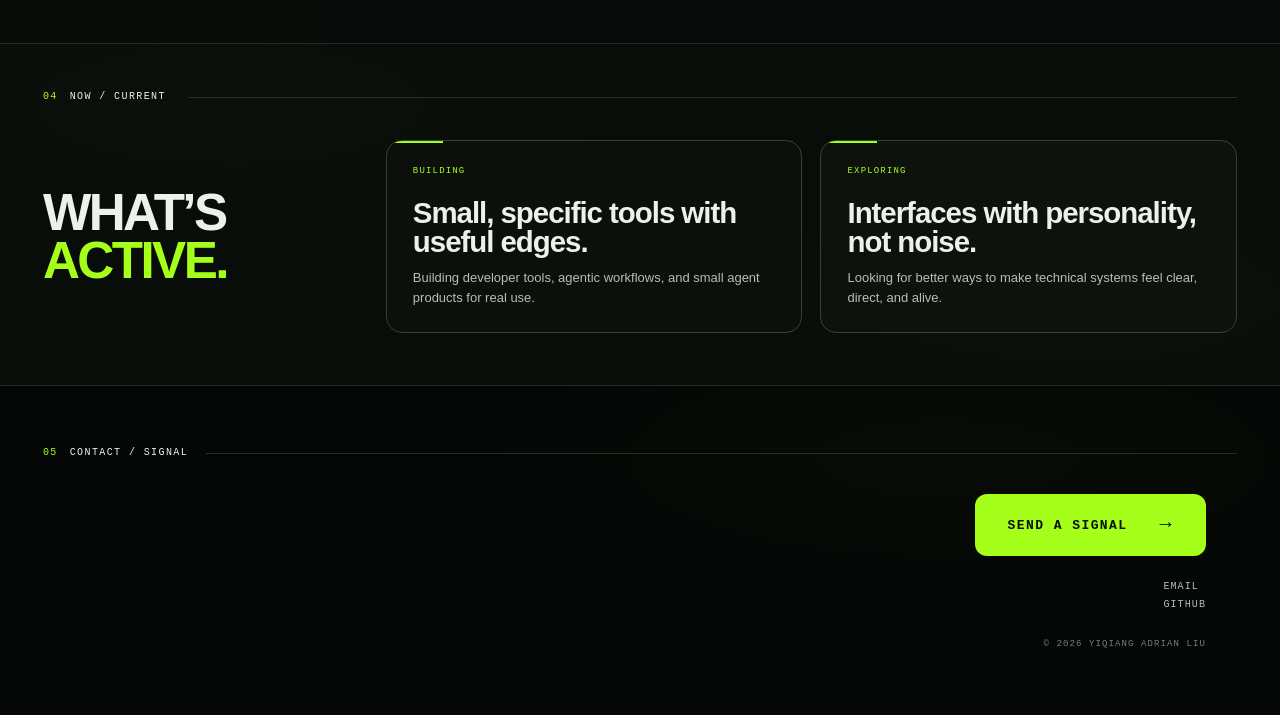
==== commit 005d05a4: "feat: feature Sonic Link in portfolio indexes" ====
--- a/index.html
+++ b/index.html
@@ -125,9 +125,9 @@
               <span class="row-number">09</span><span class="row-title">QPSK Visualization</span>
               <span class="row-type">Technical Visualisation</span><span class="row-status">live</span><span class="row-year">2025</span><span class="row-arrow" aria-hidden="true">↗</span>
             </a>
-            <a class="project-row status-live" href="work/bulk-email-sender/" aria-label="Open Bulk Email Sender">
-              <span class="row-number">10</span><span class="row-title">Bulk Email Sender</span>
-              <span class="row-type">Automation Tool</span><span class="row-status">live</span><span class="row-year">2025</span><span class="row-arrow" aria-hidden="true">↗</span>
+            <a class="project-row status-prototype" href="work/sonic-link/" aria-label="Open Sonic Link">
+              <span class="row-number">10</span><span class="row-title">Sonic Link</span>
+              <span class="row-type">Acoustic Link</span><span class="row-status">prototype</span><span class="row-year">2026</span><span class="row-arrow" aria-hidden="true">↗</span>
             </a>
             <!-- PROJECT FALLBACK END -->
           </div>
--- a/css/site-shell.css
+++ b/css/site-shell.css
@@ -0,0 +1,228 @@
+:root {
+  color-scheme: dark;
+  --bg: #050706;
+  --field: #070a08;
+  --field-dense: #090d0a;
+  --panel: #0b100d;
+  --panel-raised: #0d120f;
+  --text: #edf1ec;
+  --text-secondary: #b5beb7;
+  --text-muted: #758077;
+  --line: #203126;
+  --line-strong: #2d4632;
+  --line-hover: #456440;
+  --green: #a6ff1a;
+  --green-ink: #071005;
+  --ghost: #122117;
+  --display: "Bricolage Grotesque", sans-serif;
+  --sans: "Instrument Sans", sans-serif;
+  --mono: "IBM Plex Mono", monospace;
+  --editorial-width: 1560px;
+  --page-edge: max(clamp(20px, 3.35vw, 48px), calc((100% - var(--editorial-width)) / 2));
+  --hero-edge: max(clamp(24px, 4.6vw, 72px), calc((100% - var(--editorial-width)) / 2));
+  --chapter-rule: rgba(32,49,38,.88);
+}
+
+* { box-sizing: border-box; }
+html { scroll-behavior: smooth; background: var(--bg); }
+body {
+  margin: 0;
+  overflow-x: clip;
+  background:
+    radial-gradient(72% 30% at 83% 5%, rgba(92,128,88,.026), transparent 64%),
+    radial-gradient(60% 24% at 12% 42%, rgba(166,255,26,.012), transparent 68%),
+    var(--bg);
+  color: var(--text);
+  font-family: var(--sans);
+  -webkit-font-smoothing: antialiased;
+}
+a, button { touch-action: manipulation; }
+a { color: inherit; text-decoration: none; }
+img { max-width: 100%; }
+:focus-visible { outline: 2px solid var(--green); outline-offset: 4px; }
+
+.skip-link {
+  position: fixed;
+  z-index: 120;
+  top: -4rem;
+  left: 1rem;
+  padding: .7rem 1rem;
+  background: var(--green);
+  color: var(--green-ink);
+  font: 500 .7rem/1 var(--mono);
+}
+.skip-link:focus { top: 1rem; }
+
+site-chrome { display: contents; }
+.brand-anchor {
+  position: fixed;
+  z-index: 90;
+  top: 15px;
+  left: 18px;
+  display: grid;
+  width: 44px;
+  height: 44px;
+  place-items: center;
+  border: 1px solid rgba(72,82,75,.08);
+  border-radius: 50%;
+  background: rgba(72,82,75,.11);
+  -webkit-backdrop-filter: blur(10px);
+  backdrop-filter: blur(10px);
+}
+.brand-anchor img { display: block; width: 31px; height: auto; }
+.site-header {
+  position: fixed;
+  z-index: 80;
+  top: 14px;
+  right: 0;
+  left: 0;
+  pointer-events: none;
+}
+.nav-wrap { position: relative; width: min(92vw, 455px); margin: 0 auto; pointer-events: auto; }
+.nav {
+  position: relative;
+  display: flex;
+  width: 100%;
+  height: 58px;
+  align-items: center;
+  justify-content: center;
+  gap: 14px;
+  padding: 0 14px;
+  border: 1px solid rgba(72,82,75,.11);
+  border-radius: 18px;
+  background: rgba(72,82,75,.16);
+  -webkit-backdrop-filter: blur(28px) saturate(152%);
+  backdrop-filter: blur(28px) saturate(152%);
+}
+.nav a {
+  display: grid;
+  min-width: 0;
+  min-height: 44px;
+  flex: 1;
+  place-items: center;
+  padding: 12px 8px;
+  color: #e8ede9;
+  font: 500 11px/1 var(--mono);
+  letter-spacing: .12em;
+  text-align: center;
+}
+.nav a[aria-current] { color: #f5f7f5; }
+.nav a:hover, .nav a:focus-visible { color: var(--green); }
+.progress-outline {
+  position: absolute;
+  inset: -1px -1px -4px;
+  width: calc(100% + 2px);
+  height: 63px;
+  overflow: visible;
+  pointer-events: none;
+}
+.progress-outline path {
+  fill: none;
+  stroke: var(--green);
+  stroke-width: 2.15;
+  stroke-linecap: round;
+  stroke-linejoin: round;
+  vector-effect: non-scaling-stroke;
+  filter: drop-shadow(0 0 5px rgba(166,255,26,.25));
+}
+.progress-outline .active { stroke-dasharray: 100 100; stroke-dashoffset: 100; opacity: 0; }
+
+site-contact { display: block; }
+.contact {
+  position: relative;
+  min-height: 330px;
+  padding: 66px var(--page-edge) 32px;
+  background:
+    radial-gradient(58% 68% at 74% 22%, rgba(166,255,26,.016), transparent 68%),
+    var(--bg);
+  border-top: 1px solid var(--chapter-rule);
+}
+.contact-head { display: flex; align-items: center; gap: 18px; }
+.contact-head .section-tag::after { display: none; }
+.contact-head > i { height: 1px; flex: 1; background: var(--line); }
+.section-tag, .chapter-label {
+  display: flex;
+  align-items: center;
+  gap: 12px;
+  margin: 0;
+  color: var(--text);
+  font: 500 10px/1.4 var(--mono);
+  letter-spacing: .14em;
+  text-transform: uppercase;
+}
+.section-tag::after { height: 1px; flex: 1; margin-left: 10px; background: var(--line); content: ""; }
+.section-tag span, .chapter-label b { color: var(--green); font-weight: 500; }
+.contact-copy-group { max-width: 780px; }
+.contact h1 {
+  margin: 46px 0 0;
+  font: 700 clamp(78px, 7vw, 96px)/.9 var(--display);
+  font-variation-settings: "wdth" 94, "opsz" 48;
+  letter-spacing: -.065em;
+}
+.contact h1 a { color: var(--green); }
+.contact-copy {
+  max-width: 650px;
+  margin: 24px 0 0;
+  color: var(--text-secondary);
+  font-size: 16px;
+  font-weight: 500;
+  line-height: 1.55;
+}
+.signal-link {
+  position: absolute;
+  top: 108px;
+  right: max(74px, var(--page-edge));
+  display: flex;
+  align-items: center;
+  gap: 2rem;
+  padding: 21px 33px;
+  border-radius: 12px;
+  background: var(--green);
+  color: var(--green-ink);
+  font: 600 13px/1 var(--mono);
+  letter-spacing: .11em;
+  transition: transform 180ms cubic-bezier(.22,1,.36,1), box-shadow 180ms ease;
+}
+.signal-link b { font-size: 1.25rem; font-weight: 500; }
+.signal-link:hover { transform: translateY(-3px); box-shadow: 0 10px 34px rgba(166,255,26,.12); }
+.contact-footer {
+  position: absolute;
+  top: 196px;
+  right: max(74px, var(--page-edge));
+  display: grid;
+  gap: 8px;
+  color: var(--text-secondary);
+  font: 500 10px/1 var(--mono);
+  letter-spacing: .11em;
+}
+.contact-footer a:hover { color: var(--green); }
+.contact-footer p { position: absolute; top: 58px; right: 0; width: max-content; margin: 0; color: var(--text-muted); font-size: 9px; white-space: nowrap; }
+
+[data-reveal] { opacity: 1; transform: none; }
+body.motion-ready [data-reveal] { opacity: 0; transform: translateY(12px); transition: opacity 520ms cubic-bezier(.22,1,.36,1), transform 520ms cubic-bezier(.22,1,.36,1); }
+body.motion-ready [data-reveal].is-revealed { opacity: 1; transform: none; }
+
+@media (max-width: 760px) {
+  .brand-anchor { top: 12px; left: 12px; width: 40px; height: 40px; }
+  .brand-anchor img { width: 28px; }
+  .nav-wrap { width: calc(100% - 108px); min-width: 205px; max-width: 455px; }
+  .nav { height: 54px; gap: 4px; padding: 0 8px; border-radius: 16px; }
+  .nav a { padding: 10px 6px; font-size: 10px; }
+  .progress-outline { height: 59px; bottom: -4px; }
+  .contact { min-height: 0; padding: 54px var(--page-edge) 28px; }
+  .contact h1 { margin-top: 38px; font-size: 64px; }
+  .contact-copy { max-width: 300px; font-size: 15px; }
+  .signal-link { position: static; display: inline-flex; margin-top: 28px; padding: 15px 19px; border-radius: 10px; font-size: 10px; }
+  .contact-footer { position: static; display: flex; flex-wrap: wrap; align-items: center; gap: 13px; margin-top: 32px; font-size: 9px; }
+  .contact-footer p { position: static; flex-basis: 100%; width: auto; margin-top: 6px; white-space: normal; }
+}
+@media (max-width: 380px) {
+  .nav-wrap { width: calc(100% - 108px); min-width: 205px; }
+  .nav { gap: 0; padding: 0 5px; }
+  .nav a { padding-right: 3px; padding-left: 3px; font-size: 9px; letter-spacing: .08em; }
+}
+@media (prefers-reduced-motion: reduce) {
+  html { scroll-behavior: auto; }
+  .progress-outline path, .signal-link, body.motion-ready [data-reveal] { transition: none !important; }
+  body.motion-ready [data-reveal] { opacity: 1; transform: none; }
+}
